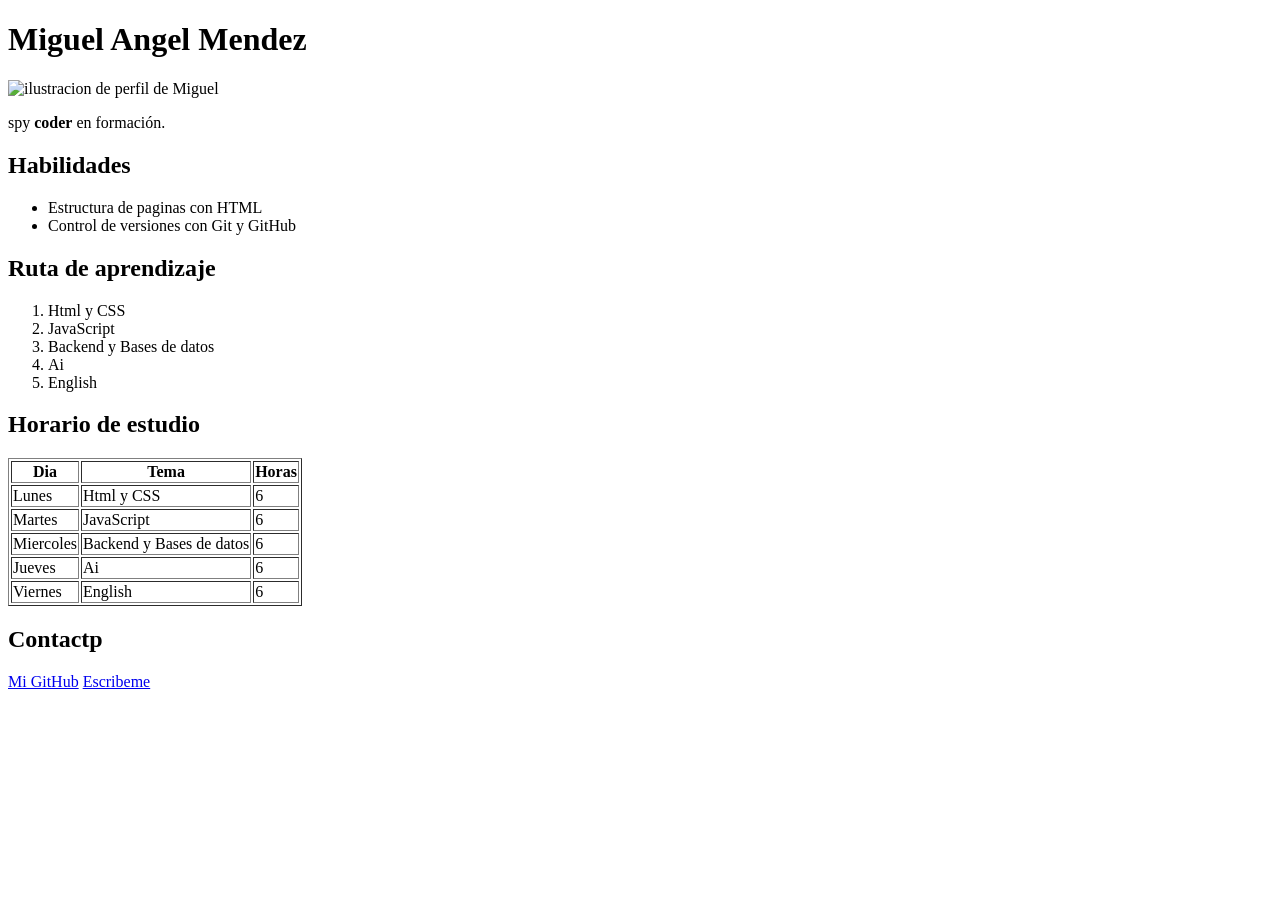
==== DOCTYPE.html @ e7df5a5d "cree mi pagina personal" ====
<!DOCTYPE html> 
<html lang="es"> 
<head> 
    <meta charset= "UTF-8">
    <meta name="viewport" content="width=device-width, initial-scale=1.0">
    <title> Miguel Mendez |Perfil </title>
</head>
<body>
    <h1> Miguel Angel Mendez</h1>
    <img src="img/foto-perfil.png" alt="ilustracion de perfil de Miguel" width="120">
    <p> spy <strong>coder</strong> en formación.</p>

    <h2>Habilidades</h2>
     <ul>
        <li>Estructura de paginas con HTML</li>
        <li>Control de versiones con Git y GitHub</li>
     </ul>
    
    <h2> Ruta de aprendizaje</h2> 
     <ol>
        <li>Html y CSS</li>
        <li>JavaScript</li>
        <li>Backend y Bases de datos</li>
        <li>Ai</li>
        <li>English</li>
     </ol>
    
    <h2> Horario de estudio </h2>
      
     <table border="1">
        <thead><tr><th>Dia</th><th>Tema</th><th>Horas</th></tr></thead>
        <tbody>
            <tr><td>Lunes</td><td>Html y CSS</td><td>6</td></tr>
             <tr><td>Martes</td><td>JavaScript</td><td>6</td></tr>
              <tr><td>Miercoles</td><td>Backend y Bases de datos</td><td>6</td></tr>
               <tr><td>Jueves</td><td>Ai</td><td>6</td></tr>
                <tr><td>Viernes</td><td>English</td><td>6</td></tr>
        </tbody>
    
     </table>
    <h2>Contactp</h2>
    <p><a href="https.//github.com/" target="_blank ">Mi GitHub</a>
       <a href="mailto:m.riwi@example.com"> Escribeme</a>
    </p>
</body>
</html>
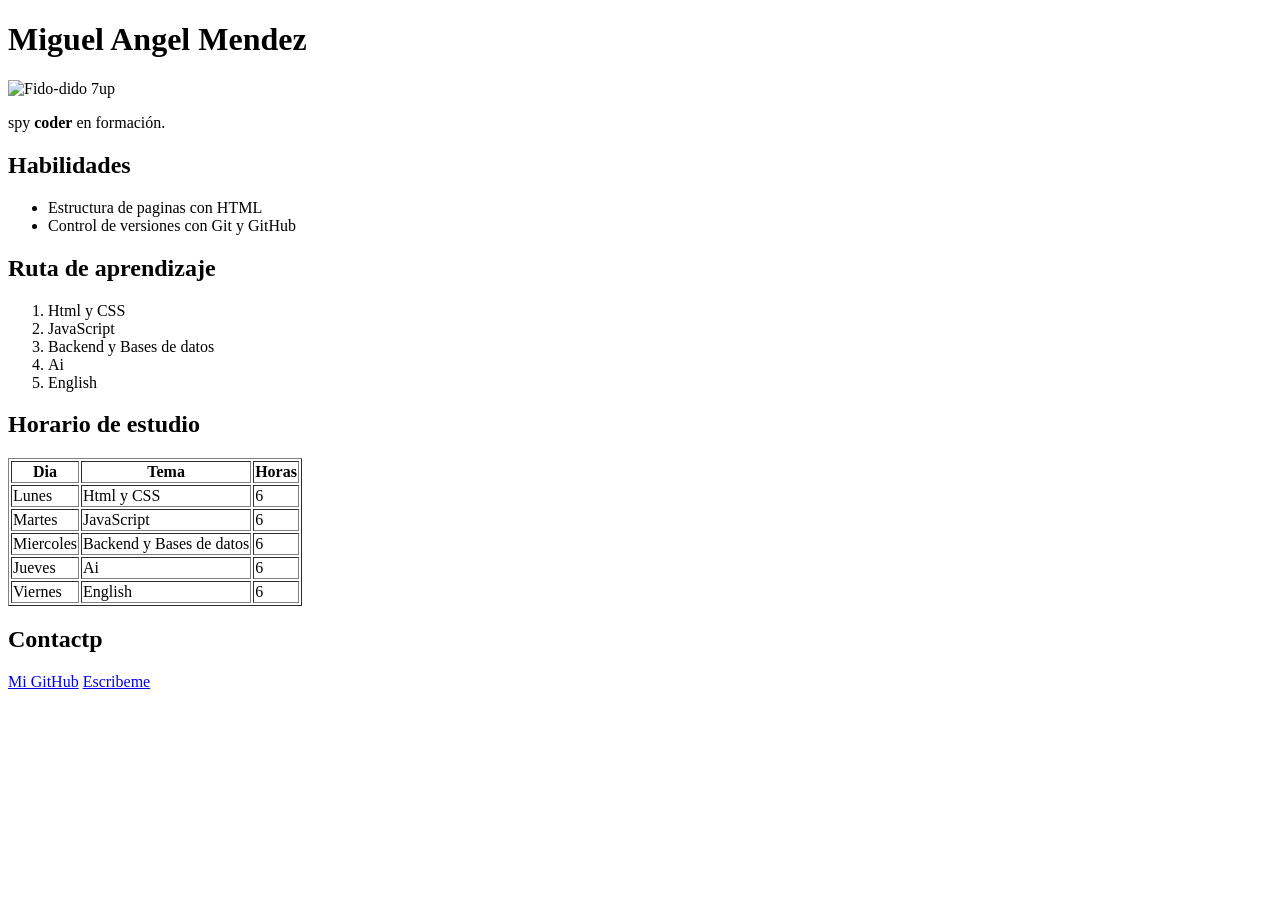
==== commit 5167b788: "agregué imagen de perfil" ====
--- a/DOCTYPE.html
+++ b/DOCTYPE.html
@@ -7,7 +7,7 @@
 </head>
 <body>
     <h1> Miguel Angel Mendez</h1>
-    <img src="img/foto-perfil.png" alt="ilustracion de perfil de Miguel" width="120">
+   <img src="/MiPrimeraPagina/fido-dido-the-7up-guy-v0-uvibci1kih031.jpg" alt="Fido-dido 7up " width="200">
     <p> spy <strong>coder</strong> en formación.</p>
 
     <h2>Habilidades</h2>
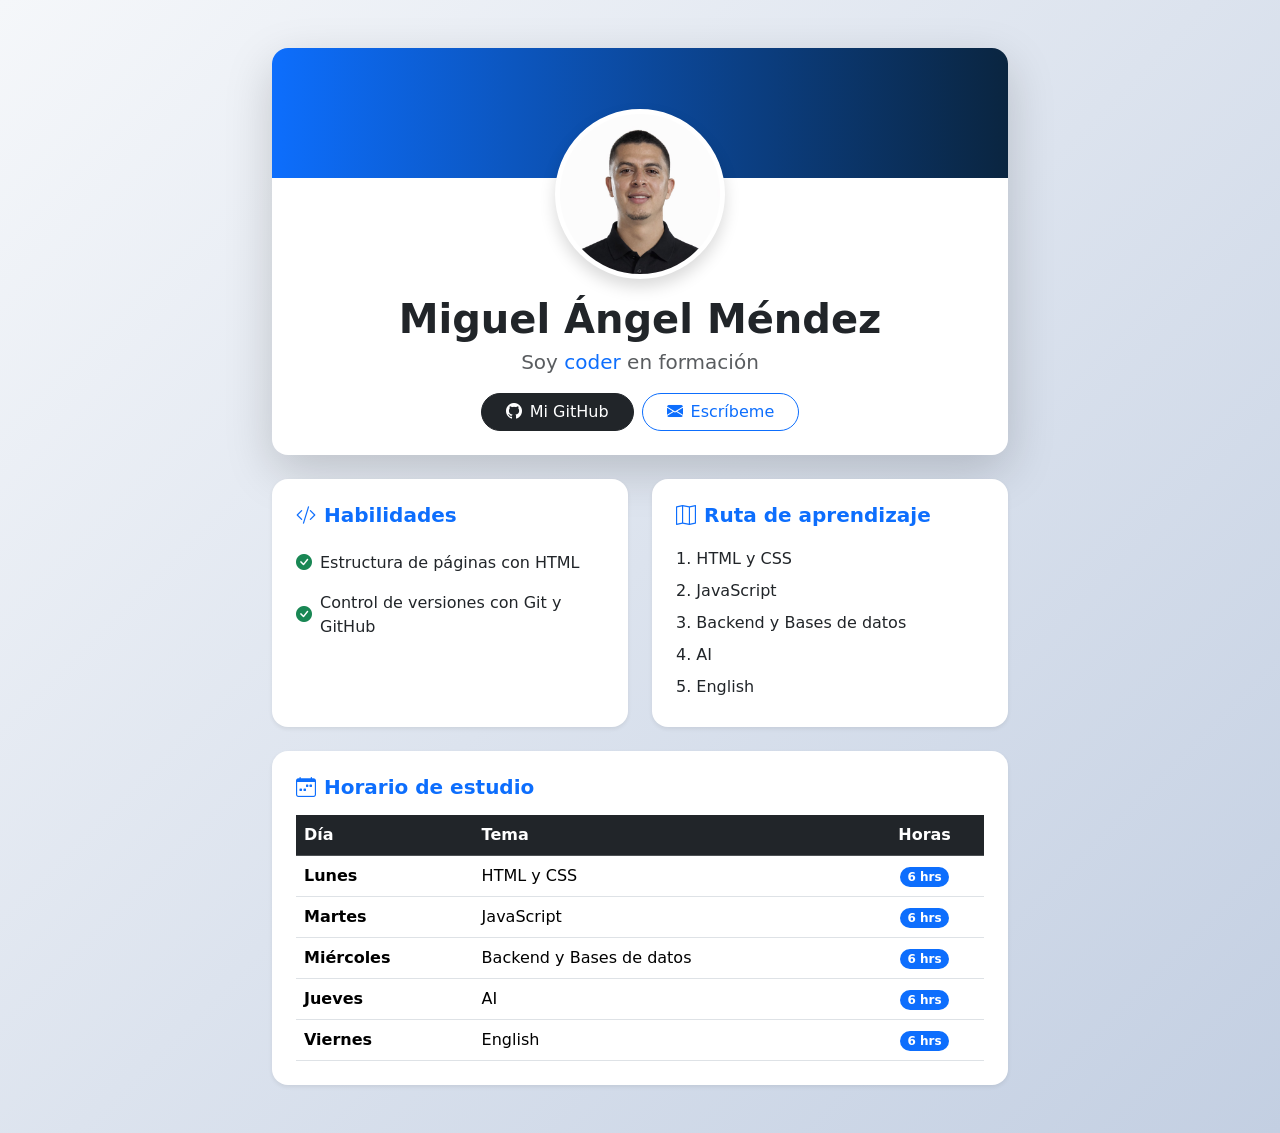
==== commit 03891708: "mejora html semantico y foto" ====
--- a/DOCTYPE.html
+++ b/DOCTYPE.html
@@ -1,46 +1,143 @@
-<!DOCTYPE html> 
-<html lang="es"> 
-<head> 
-    <meta charset= "UTF-8">
+<!DOCTYPE html>
+<html lang="es">
+<head>
+    <meta charset="UTF-8">
     <meta name="viewport" content="width=device-width, initial-scale=1.0">
-    <title> Miguel Mendez |Perfil </title>
+    <title>Miguel Méndez | Perfil</title>
+    
+    <!-- Bootstrap 5 CSS -->
+    <link href="https://cdn.jsdelivr.net/npm/bootstrap@5.3.3/dist/css/bootstrap.min.css" rel="stylesheet">
+    <!-- Bootstrap Icons -->
+    <link rel="stylesheet" href="https://cdn.jsdelivr.net/npm/bootstrap-icons@1.11.3/font/bootstrap-icons.min.css">
+    <!-- Tu archivo CSS personalizado (opcional si lo separas) -->
+    <link rel="stylesheet" href="styles.css">
 </head>
-<body>
-    <h1> Miguel Angel Mendez</h1>
-   <img src="/MiPrimeraPagina/fido-dido-the-7up-guy-v0-uvibci1kih031.jpg" alt="Fido-dido 7up " width="200">
-    <p> spy <strong>coder</strong> en formación.</p>
+<body class="bg-light">
 
-    <h2>Habilidades</h2>
-     <ul>
-        <li>Estructura de paginas con HTML</li>
-        <li>Control de versiones con Git y GitHub</li>
-     </ul>
-    
-    <h2> Ruta de aprendizaje</h2> 
-     <ol>
-        <li>Html y CSS</li>
-        <li>JavaScript</li>
-        <li>Backend y Bases de datos</li>
-        <li>Ai</li>
-        <li>English</li>
-     </ol>
-    
-    <h2> Horario de estudio </h2>
-      
-     <table border="1">
-        <thead><tr><th>Dia</th><th>Tema</th><th>Horas</th></tr></thead>
-        <tbody>
-            <tr><td>Lunes</td><td>Html y CSS</td><td>6</td></tr>
-             <tr><td>Martes</td><td>JavaScript</td><td>6</td></tr>
-              <tr><td>Miercoles</td><td>Backend y Bases de datos</td><td>6</td></tr>
-               <tr><td>Jueves</td><td>Ai</td><td>6</td></tr>
-                <tr><td>Viernes</td><td>English</td><td>6</td></tr>
-        </tbody>
-    
-     </table>
-    <h2>Contactp</h2>
-    <p><a href="https.//github.com/" target="_blank ">Mi GitHub</a>
-       <a href="mailto:m.riwi@example.com"> Escribeme</a>
-    </p>
+    <div class="container py-5">
+        <div class="row justify-content-center">
+            <div class="col-lg-8">
+                
+                <!-- Tarjeta Principal de Perfil -->
+                <div class="card shadow-lg border-0 rounded-4 overflow-hidden mb-4">
+                    <!-- Banner superior -->
+                    <div class="profile-banner"></div>
+                    
+                    <div class="card-body text-center px-4 pb-4">
+                        <!-- Foto de perfil circular -->
+                        <div class="profile-img-container mx-auto mb-3">
+                            <img src="./mifoto.jpeg" alt="Foto mia" class="profile-img rounded-circle shadow">
+                        </div>
+                        
+                        <h1 class="fw-bold mb-1">Miguel Ángel Méndez</h1>
+                        <p class="lead text-muted mb-3">Soy <strong class="text-primary">coder</strong> en formación</p>
+                        
+                        <!-- Botones de Contacto -->
+                        <div class="d-flex justify-content-center gap-2 flex-wrap">
+                            <a href="https://github.com/Mianmenar98" target="_blank" rel="noopener noreferrer" class="btn btn-dark px-4 rounded-pill">
+                                <i class="bi bi-github me-2"></i>Mi GitHub
+                            </a>
+                            <a href="mailto:m.riwi@example.com" class="btn btn-outline-primary px-4 rounded-pill">
+                                <i class="bi bi-envelope-fill me-2"></i>Escríbeme
+                            </a>
+                        </div>
+                    </div>
+                </div>
+
+                <!-- Sección Habilidades y Ruta de Aprendizaje -->
+                <div class="row g-4 mb-4">
+                    <!-- Habilidades -->
+                    <div class="col-md-6">
+                        <div class="card h-100 shadow-sm border-0 rounded-4">
+                            <div class="card-body p-4">
+                                <h2 class="h5 fw-bold mb-3 text-primary">
+                                    <i class="bi bi-code-slash me-2"></i>Habilidades
+                                </h2>
+                                <ul class="list-group list-group-flush">
+                                    <li class="list-group-item px-0 border-0 d-flex align-items-center">
+                                        <i class="bi bi-check-circle-fill text-success me-2"></i>
+                                        Estructura de páginas con HTML
+                                    </li>
+                                    <li class="list-group-item px-0 border-0 d-flex align-items-center">
+                                        <i class="bi bi-check-circle-fill text-success me-2"></i>
+                                        Control de versiones con Git y GitHub
+                                    </li>
+                                </ul>
+                            </div>
+                        </div>
+                    </div>
+
+                    <!-- Ruta de aprendizaje -->
+                    <div class="col-md-6">
+                        <div class="card h-100 shadow-sm border-0 rounded-4">
+                            <div class="card-body p-4">
+                                <h2 class="h5 fw-bold mb-3 text-primary">
+                                    <i class="bi bi-map me-2"></i>Ruta de aprendizaje
+                                </h2>
+                                <ol class="list-group list-group-numbered list-group-flush">
+                                    <li class="list-group-item px-0 py-1 border-0">HTML y CSS</li>
+                                    <li class="list-group-item px-0 py-1 border-0">JavaScript</li>
+                                    <li class="list-group-item px-0 py-1 border-0">Backend y Bases de datos</li>
+                                    <li class="list-group-item px-0 py-1 border-0">AI</li>
+                                    <li class="list-group-item px-0 py-1 border-0">English</li>
+                                </ol>
+                            </div>
+                        </div>
+                    </div>
+                </div>
+
+                <!-- Horario de estudio -->
+                <div class="card shadow-sm border-0 rounded-4">
+                    <div class="card-body p-4">
+                        <h2 class="h5 fw-bold mb-3 text-primary">
+                            <i class="bi bi-calendar-week me-2"></i>Horario de estudio
+                        </h2>
+                        <div class="table-responsive">
+                            <table class="table table-hover align-middle mb-0">
+                                <thead class="table-dark">
+                                    <tr>
+                                        <th>Día</th>
+                                        <th>Tema</th>
+                                        <th class="text-center">Horas</th>
+                                    </tr>
+                                </thead>
+                                <tbody>
+                                    <tr>
+                                        <td class="fw-semibold">Lunes</td>
+                                        <td>HTML y CSS</td>
+                                        <td class="text-center"><span class="badge bg-primary rounded-pill">6 hrs</span></td>
+                                    </tr>
+                                    <tr>
+                                        <td class="fw-semibold">Martes</td>
+                                        <td>JavaScript</td>
+                                        <td class="text-center"><span class="badge bg-primary rounded-pill">6 hrs</span></td>
+                                    </tr>
+                                    <tr>
+                                        <td class="fw-semibold">Miércoles</td>
+                                        <td>Backend y Bases de datos</td>
+                                        <td class="text-center"><span class="badge bg-primary rounded-pill">6 hrs</span></td>
+                                    </tr>
+                                    <tr>
+                                        <td class="fw-semibold">Jueves</td>
+                                        <td>AI</td>
+                                        <td class="text-center"><span class="badge bg-primary rounded-pill">6 hrs</span></td>
+                                    </tr>
+                                    <tr>
+                                        <td class="fw-semibold">Viernes</td>
+                                        <td>English</td>
+                                        <td class="text-center"><span class="badge bg-primary rounded-pill">6 hrs</span></td>
+                                    </tr>
+                                </tbody>
+                            </table>
+                        </div>
+                    </div>
+                </div>
+
+            </div>
+        </div>
+    </div>
+
+    <!-- Bootstrap 5 JS Bundle -->
+    <script src="https://cdn.jsdelivr.net/npm/bootstrap@5.3.3/dist/js/bootstrap.bundle.min.js"></script>
 </body>
 </html>
--- a/styles.css
+++ b/styles.css
@@ -0,0 +1,34 @@
+/* Fondo general con un degradado sutil */
+body {
+    background: linear-gradient(135deg, #f5f7fa 0%, #c3cfe2 100%);
+    min-height: 100vh;
+    font-family: 'Segoe UI', system-ui, -apple-system, sans-serif;
+}
+
+/* Banner decorativo superior de la tarjeta */
+.profile-banner {
+    height: 130px;
+    background: linear-gradient(90deg, #0d6efd 0%, #0a2540 100%);
+}
+
+/* Contenedor para superponer la foto sobre el banner */
+.profile-img-container {
+    margin-top: -85px;
+    width: 170px;
+    height: 170px;
+}
+
+/* Ajuste de tu fotografía vertical */
+.profile-img {
+    width: 100%;
+    height: 100%;
+    object-fit: cover;         /* Evita que la foto se deforme o aplaste */
+    object-position: top;      /* Prioriza tu rostro en la parte superior */
+    border: 5px solid #ffffff;
+    background-color: #ffffff;
+    transition: transform 0.3s ease;
+}
+
+.profile-img:hover {
+    transform: scale(1.04);
+}
